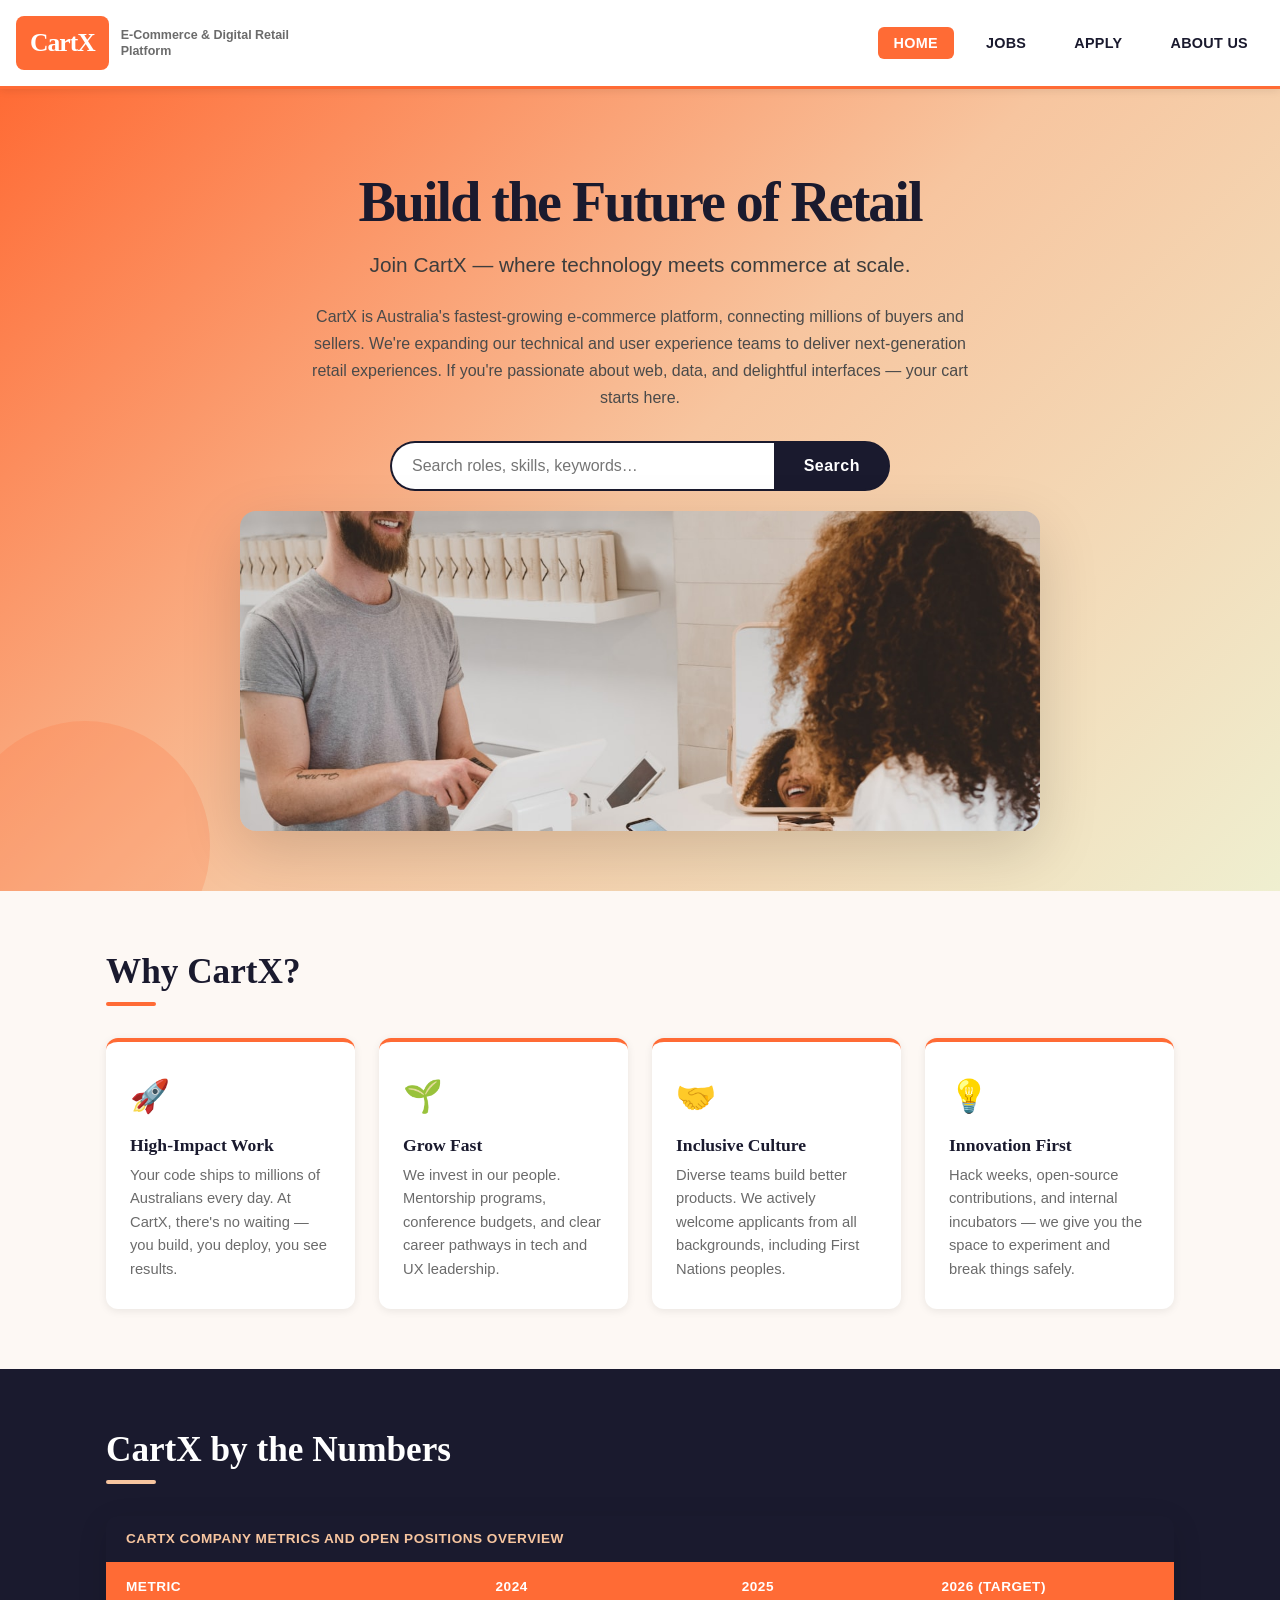
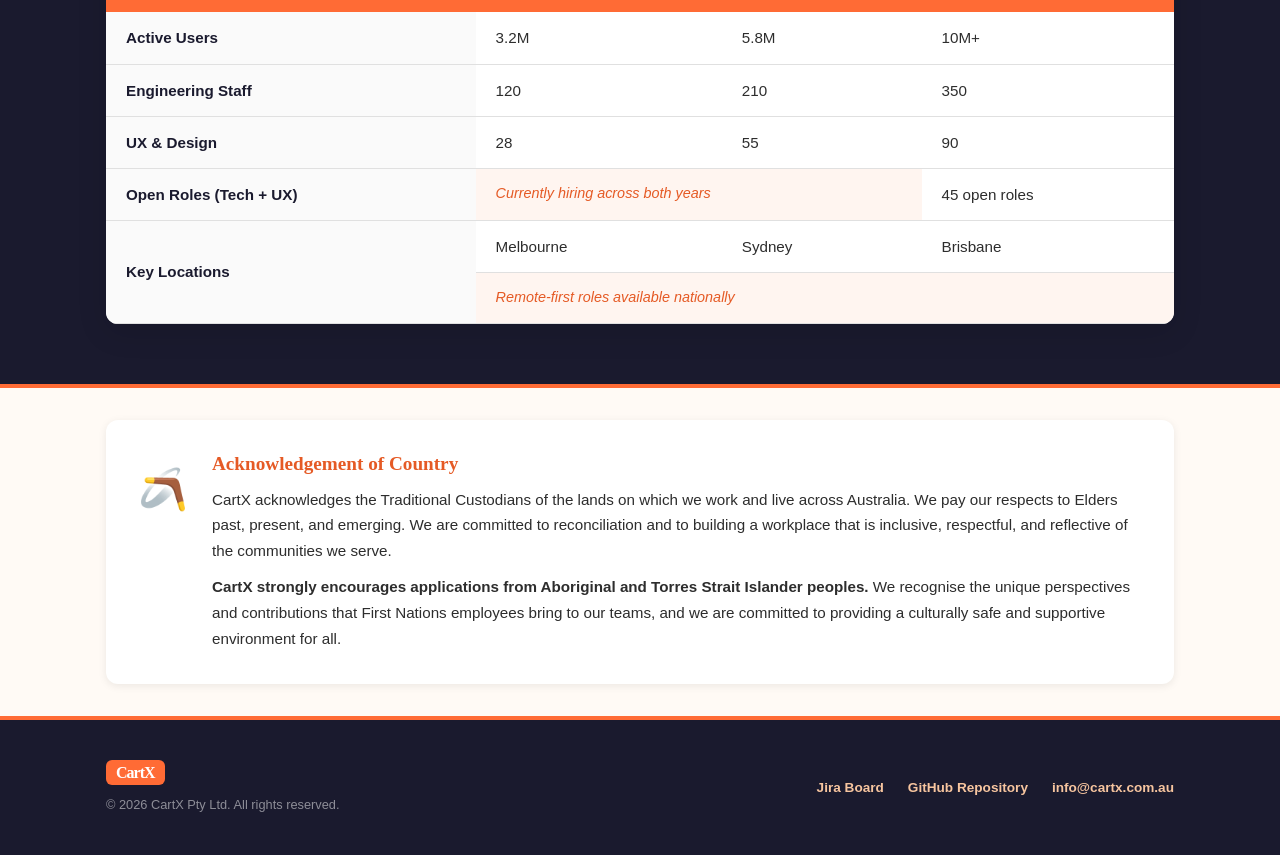
==== index.html @ d9eda665 "Index page designed with relevant CSS styles" ====
<!DOCTYPE html>
<html lang="en">
<head>
  <meta charset="UTF-8" />
  <meta name="viewport" content="width=device-width, initial-scale=1.0" />
  <title>CartX – Careers</title>
  <link rel="stylesheet" href="styles.css" />
  <style>
    .hero {
      background: linear-gradient(135deg, #ff6b35 0%, #f7c59f 50%, #efefd0 100%);
      padding: 80px 40px 60px;
      text-align: center;
      position: relative;
      overflow: hidden;
    }
    .hero::after {
      content: "";
      position: absolute;
      bottom: -80px;
      left: -40px;
      width: 250px;
      height: 250px;
      background: rgba(255, 107, 53, 0.2);
      border-radius: 50%;
    }
    .hero-title {
      font-size: 3.5rem;
      font-weight: 900;
      color: #1a1a2e;
      letter-spacing: -2px;
      margin-bottom: 12px;
      position: relative;
      z-index: 1;
    }
    .hero-slogan {
      font-size: 1.3rem;
      color: #3d3d3d;
      margin-bottom: 20px;
      position: relative;
      z-index: 1;
    }
    .hero-desc {
      max-width: 680px;
      margin: 0 auto 30px;
      font-size: 1rem;
      color: #4a4a4a;
      line-height: 1.7;
      position: relative;
      z-index: 1;
    }
    .hero-image {
      width: 100%;
      max-width: 800px;
      height: 320px;
      object-fit: cover;
      border-radius: 16px;
      margin: 20px auto 0;
      box-shadow: 0 20px 60px rgba(0,0,0,0.15);
      position: relative;
      z-index: 1;
    }
    .search-bar-wrapper {
      display: flex;
      justify-content: center;
      gap: 0;
      margin: 30px auto 0;
      max-width: 500px;
      position: relative;
      z-index: 1;
    }
    .search-bar-wrapper input[type="search"] {
      flex: 1;
      padding: 14px 20px;
      font-size: 1rem;
      border: 2px solid #1a1a2e;
      border-right: none;
      border-radius: 50px 0 0 50px;
      outline: none;
      font-family: inherit;
    }
    .search-bar-wrapper button {
      padding: 14px 28px;
      background: #1a1a2e;
      color: #fff;
      border: 2px solid #1a1a2e;
      border-radius: 0 50px 50px 0;
      font-size: 1rem;
      font-weight: 700;
      cursor: pointer;
      letter-spacing: 0.5px;
      transition: background 0.2s, color 0.2s;
    }
    .search-bar-wrapper button:hover {
      background: #ff6b35;
      border-color: #ff6b35;
    }
  </style>
</head>
<body>

  <!-- ===== HEADER / LOGO ===== -->
  <header class="site-header">
    <div class="logo-area">
      <span class="logo-mark" style="background: #ff6b35; color: #fff; padding: 6px 14px; border-radius: 8px; font-size: 1.6rem; font-weight: 900; letter-spacing: -1px;">CartX</span>
      <span class="logo-tagline">E-Commerce & Digital Retail Platform</span>
    </div>

    <!-- ===== NAVIGATION ===== -->
    <nav class="main-nav" aria-label="Main navigation">
      <ul>
        <li><a href="index.html" class="nav-active" aria-current="page">Home</a></li>
        <li><a href="jobs.html">Jobs</a></li>
        <li><a href="apply.html">Apply</a></li>
        <li><a href="about.html">About Us</a></li>
      </ul>
    </nav>
  </header>

  <!-- ===== MAIN CONTENT ===== -->
  <main>

    <!-- ===== HERO SECTION ===== -->
    <section class="hero" aria-labelledby="hero-heading">
      <h1 class="hero-title" id="hero-heading">Build the Future of Retail</h1>
      <p class="hero-slogan">Join CartX — where technology meets commerce at scale.</p>
      <p class="hero-desc">
        CartX is Australia's fastest-growing e-commerce platform, connecting millions of buyers and sellers.
        We're expanding our technical and user experience teams to deliver next-generation retail experiences.
        If you're passionate about web, data, and delightful interfaces — your cart starts here.
      </p>

      <!-- Search box with button -->
      <form class="search-bar-wrapper" role="search" aria-label="Search jobs">
        <label for="job-search" class="sr-only">Search for jobs</label>
        <input type="search" id="job-search" name="q" placeholder="Search roles, skills, keywords…" />
        <button type="submit">Search</button>
      </form>

      <img
        src="CartX_hero_image.jpeg"
        alt="CartX team collaborating on e-commerce platform design in a modern office"
        class="hero-image"
      />
    </section>

    <!-- ===== WHY CARTX SECTION ===== -->
    <section class="content-section" aria-labelledby="why-heading">
      <div class="container">
        <h2 id="why-heading" class="section-title">Why CartX?</h2>
        <div class="cards-grid">
          <article class="card">
            <span class="card-icon" aria-hidden="true">🚀</span>
            <h3>High-Impact Work</h3>
            <p>Your code ships to millions of Australians every day. At CartX, there's no waiting — you build, you deploy, you see results.</p>
          </article>
          <article class="card">
            <span class="card-icon" aria-hidden="true">🌱</span>
            <h3>Grow Fast</h3>
            <p>We invest in our people. Mentorship programs, conference budgets, and clear career pathways in tech and UX leadership.</p>
          </article>
          <article class="card">
            <span class="card-icon" aria-hidden="true">🤝</span>
            <h3>Inclusive Culture</h3>
            <p>Diverse teams build better products. We actively welcome applicants from all backgrounds, including First Nations peoples.</p>
          </article>
          <article class="card">
            <span class="card-icon" aria-hidden="true">💡</span>
            <h3>Innovation First</h3>
            <p>Hack weeks, open-source contributions, and internal incubators — we give you the space to experiment and break things safely.</p>
          </article>
        </div>
      </div>
    </section>

    <!-- ===== STATS TABLE ===== -->
    <section class="content-section bg-dark" aria-labelledby="stats-heading">
      <div class="container">
        <h2 id="stats-heading" class="section-title light">CartX by the Numbers</h2>
        <div class="table-wrapper">
          <table class="stats-table" aria-describedby="stats-caption">
            <caption id="stats-caption">CartX company metrics and open positions overview</caption>
            <thead>
              <tr>
                <th scope="col">Metric</th>
                <th scope="col">2024</th>
                <th scope="col">2025</th>
                <th scope="col">2026 (Target)</th>
              </tr>
            </thead>
            <tbody>
              <tr>
                <th scope="row">Active Users</th>
                <td>3.2M</td>
                <td>5.8M</td>
                <td>10M+</td>
              </tr>
              <tr>
                <th scope="row">Engineering Staff</th>
                <td>120</td>
                <td>210</td>
                <td>350</td>
              </tr>
              <tr>
                <th scope="row">UX & Design</th>
                <td>28</td>
                <td>55</td>
                <td>90</td>
              </tr>
              <tr>
                <th scope="row">Open Roles (Tech + UX)</th>
                <td colspan="2" class="merged-cell">Currently hiring across both years</td>
                <td>45 open roles</td>
              </tr>
              <tr>
                <th scope="row" rowspan="2">Key Locations</th>
                <td>Melbourne</td>
                <td>Sydney</td>
                <td>Brisbane</td>
              </tr>
              <tr>
                <td colspan="3" class="merged-cell">Remote-first roles available nationally</td>
              </tr>
            </tbody>
          </table>
        </div>
      </div>
    </section>

    <!-- ===== ACKNOWLEDGEMENT OF COUNTRY ===== -->
    <section class="acknowledgement" aria-labelledby="ack-heading">
      <div class="container">
        <div class="ack-inner">
          <span class="ack-icon" aria-hidden="true">🪃</span>
          <div>
            <h2 id="ack-heading">Acknowledgement of Country</h2>
            <p>
              CartX acknowledges the Traditional Custodians of the lands on which we work and live across Australia.
              We pay our respects to Elders past, present, and emerging. We are committed to reconciliation and to
              building a workplace that is inclusive, respectful, and reflective of the communities we serve.
            </p>
            <p>
              <strong>CartX strongly encourages applications from Aboriginal and Torres Strait Islander peoples.</strong>
              We recognise the unique perspectives and contributions that First Nations employees bring to our teams,
              and we are committed to providing a culturally safe and supportive environment for all.
            </p>
          </div>
        </div>
      </div>
    </section>

  </main>

  <!-- ===== FOOTER ===== -->
  <footer class="site-footer" aria-label="Site footer">
    <div class="container footer-inner">
      <div class="footer-brand">
        <span class="logo-mark" style="background: #ff6b35; color: #fff; padding: 4px 10px; border-radius: 6px; font-weight: 900;">CartX</span>
        <p>&copy; 2026 CartX Pty Ltd. All rights reserved.</p>
      </div>
      <nav class="footer-links" aria-label="Footer links">
        <ul>
          <li><a href="_______________" target="_blank" rel="noopener noreferrer">Jira Board</a></li>
          <li><a href="https://github.com/104001159/Applied-Web-Project.git" target="_blank" rel="noopener noreferrer">GitHub Repository</a></li>
          <li><a href="mailto:info@cartx.com.au">info@cartx.com.au</a></li>
        </ul>
      </nav>
    </div>
  </footer>

</body>
</html>
---- styles.css ----
/*
filename: styles.css
author: Kavish Shanmugam
created: 04/04/2026
last modified: 06/04/2026
description: index.html styles for CartX project, designed to be clean, modern, and responsive with a focus on typography, layout, and accessibility.
*/

/* CSS CUSTOM PROPERTIES */
:root {
  --color-primary:    #ff6b35;
  --color-primary-dk: #e55a25;
  --color-dark:       #1a1a2e;
  --color-dark-mid:   #16213e;
  --color-accent:     #f7c59f;
  --color-light-bg:   #fdf8f4;
  --color-white:      #ffffff;
  --color-text:       #2d2d2d;
  --color-text-muted: #6b6b6b;
  --color-border:     #e0e0e0;

  --font-display: 'Georgia', 'Times New Roman', serif;
  --font-body:    'Trebuchet MS', 'Gill Sans', Helvetica, Arial, sans-serif;

  --space-xs:  8px;
  --space-sm:  16px;
  --space-md:  32px;
  --space-lg:  60px;
  --space-xl:  100px;

  --radius-sm:  6px;
  --radius-md:  12px;
  --radius-lg:  20px;

  --shadow-sm:  0 2px 8px rgba(0,0,0,0.08);
  --shadow-md:  0 8px 30px rgba(0,0,0,0.12);
  --shadow-lg:  0 20px 60px rgba(0,0,0,0.15);
}

/* RESET & BASE */
*,
*::before,
*::after {
  box-sizing: border-box;
  margin: 0;
  padding: 0;
}

html {
  scroll-behavior: smooth;
  font-size: 16px;
}

body {
  font-family: var(--font-body);
  color: var(--color-text);
  background-color: var(--color-light-bg);
  line-height: 1.65;
  min-height: 100vh;
  display: flex;
  flex-direction: column;
}

main {
  flex: 1;
}

img {
  max-width: 100%;
  height: auto;
  display: block;
}

a {
  color: var(--color-primary);
  text-decoration: none;
  transition: color 0.2s;
}

a:hover,
a:focus {
  color: var(--color-primary-dk);
  text-decoration: underline;
}

ul {
  list-style: none;
}

/* TYPOGRAPHY */
h1, h2, h3, h4, h5, h6 {
  font-family: var(--font-display);
  line-height: 1.2;
  color: var(--color-dark);
}

h1 { font-size: clamp(2rem, 5vw, 3.5rem); }
h2 { font-size: clamp(1.5rem, 3vw, 2.2rem); }
h3 { font-size: 1.25rem; }

p {
  margin-bottom: 1em;
}

p:last-child {
  margin-bottom: 0;
}

/* LAYOUT UTILITIES */
.container {
  max-width: 1100px;
  margin: 0 auto;
  padding: 0 var(--space-sm);
}

.content-section {
  padding: var(--space-lg) 0;
}

.bg-dark {
  background: var(--color-dark);
}

.section-title {
  font-size: clamp(1.6rem, 3vw, 2.2rem);
  font-weight: 900;
  color: var(--color-dark);
  margin-bottom: var(--space-md);
  position: relative;
  display: inline-block;
}

.section-title::after {
  content: "";
  display: block;
  width: 50px;
  height: 4px;
  background: var(--color-primary);
  border-radius: 2px;
  margin-top: 8px;
}

.section-title.light {
  color: var(--color-white);
}

.section-title.light::after {
  background: var(--color-accent);
}

/* HEADER & NAVIGATION */
.site-header {
  background: var(--color-white);
  border-bottom: 3px solid var(--color-primary);
  padding: 16px var(--space-sm);
  display: flex;
  align-items: center;
  justify-content: space-between;
  flex-wrap: wrap;
  gap: 12px;
  position: sticky;
  top: 0;
  z-index: 100;
  box-shadow: var(--shadow-sm);
}

.logo-area {
  display: flex;
  align-items: center;
  gap: 12px;
}

.logo-mark {
  font-family: var(--font-display);
  letter-spacing: -1px;
}

.logo-tagline {
  font-size: 0.78rem;
  color: var(--color-text-muted);
  font-weight: 600;
  max-width: 200px;
  line-height: 1.3;
}

.main-nav ul {
  display: flex;
  gap: var(--space-sm);
  align-items: center;
  flex-wrap: wrap;
}

.main-nav a {
  font-weight: 700;
  font-size: 0.9rem;
  color: var(--color-dark);
  padding: 8px 16px;
  border-radius: var(--radius-sm);
  text-decoration: none;
  letter-spacing: 0.3px;
  transition: background 0.2s, color 0.2s;
  text-transform: uppercase;
}

.main-nav a:hover,
.main-nav a:focus {
  background: var(--color-primary);
  color: var(--color-white);
  text-decoration: none;
}

.nav-active {
  background: var(--color-primary) !important;
  color: var(--color-white) !important;
}

/* CARDS (Why CartX section) */
.cards-grid {
  display: grid;
  grid-template-columns: repeat(auto-fit, minmax(220px, 1fr));
  gap: 24px;
}

.card {
  background: var(--color-white);
  border-radius: var(--radius-md);
  padding: 28px 24px;
  box-shadow: var(--shadow-sm);
  border-top: 4px solid var(--color-primary);
  transition: transform 0.2s, box-shadow 0.2s;
}

.card:hover {
  transform: translateY(-4px);
  box-shadow: var(--shadow-md);
}

.card-icon {
  font-size: 2rem;
  display: block;
  margin-bottom: 12px;
}

.card h3 {
  margin-bottom: 8px;
  font-size: 1.1rem;
  color: var(--color-dark);
}

.card p {
  font-size: 0.92rem;
  color: var(--color-text-muted);
  line-height: 1.6;
  margin: 0;
}

/* TABLES (Stats section) */
.table-wrapper {
  overflow-x: auto;
  border-radius: var(--radius-md);
  box-shadow: var(--shadow-md);
}

.stats-table {
  width: 100%;
  border-collapse: collapse;
  background: var(--color-white);
  font-size: 0.95rem;
}

.stats-table caption {
  caption-side: top;
  text-align: left;
  padding: 12px 20px;
  font-size: 0.85rem;
  color: var(--color-accent);
  font-weight: 600;
  letter-spacing: 0.5px;
  text-transform: uppercase;
}

.stats-table thead tr {
  background: var(--color-primary);
  color: var(--color-white);
}

.stats-table thead th {
  padding: 14px 20px;
  text-align: left;
  font-size: 0.85rem;
  text-transform: uppercase;
  letter-spacing: 0.5px;
}

.stats-table tbody tr {
  border-bottom: 1px solid var(--color-border);
  transition: background 0.15s;
}

.stats-table tbody tr:hover {
  background: #fff5f0;
}

.stats-table tbody th,
.stats-table tbody td {
  padding: 13px 20px;
  text-align: left;
}

.stats-table tbody th {
  font-weight: 700;
  color: var(--color-dark);
  background: #fafafa;
}

.merged-cell {
  background: #fff5f0;
  color: var(--color-primary-dk);
  font-style: italic;
  font-size: 0.9rem;
}

/* ACKNOWLEDGEMENT OF COUNTRY */
.acknowledgement {
  background: #fffaf5;
  border-top: 4px solid var(--color-primary);
  border-bottom: 4px solid var(--color-primary);
  padding: var(--space-md) 0;
}

.ack-inner {
  display: flex;
  gap: 24px;
  align-items: flex-start;
  background: var(--color-white);
  border-radius: var(--radius-md);
  padding: 32px;
  box-shadow: var(--shadow-sm);
}

.ack-icon {
  font-size: 2.5rem;
  flex-shrink: 0;
  margin-top: 4px;
}

.ack-inner h2 {
  font-size: 1.2rem;
  margin-bottom: 12px;
  color: var(--color-primary-dk);
}

.ack-inner p {
  font-size: 0.95rem;
  color: var(--color-text);
  line-height: 1.7;
  margin-bottom: 10px;
}

.ack-inner p:last-child {
  margin-bottom: 0;
}

/* FOOTER */
.site-footer {
  background: var(--color-dark);
  color: rgba(255,255,255,0.75);
  padding: 40px var(--space-sm);
  margin-top: auto;
}

.footer-inner {
  display: flex;
  align-items: center;
  justify-content: space-between;
  flex-wrap: wrap;
  gap: 24px;
}

.footer-brand p {
  margin-top: 8px;
  font-size: 0.8rem;
  color: rgba(255,255,255,0.5);
}

.footer-links ul {
  display: flex;
  gap: 24px;
  flex-wrap: wrap;
}

.footer-links a {
  color: var(--color-accent);
  font-size: 0.85rem;
  font-weight: 600;
  transition: color 0.2s;
}

.footer-links a:hover,
.footer-links a:focus {
  color: var(--color-primary);
  text-decoration: none;
}

/* ACCESSIBILITY UTILITIES */
.sr-only {
  position: absolute;
  width: 1px;
  height: 1px;
  padding: 0;
  margin: -1px;
  overflow: hidden;
  clip: rect(0, 0, 0, 0);
  white-space: nowrap;
  border: 0;
}

:focus-visible {
  outline: 3px solid var(--color-primary);
  outline-offset: 3px;
}
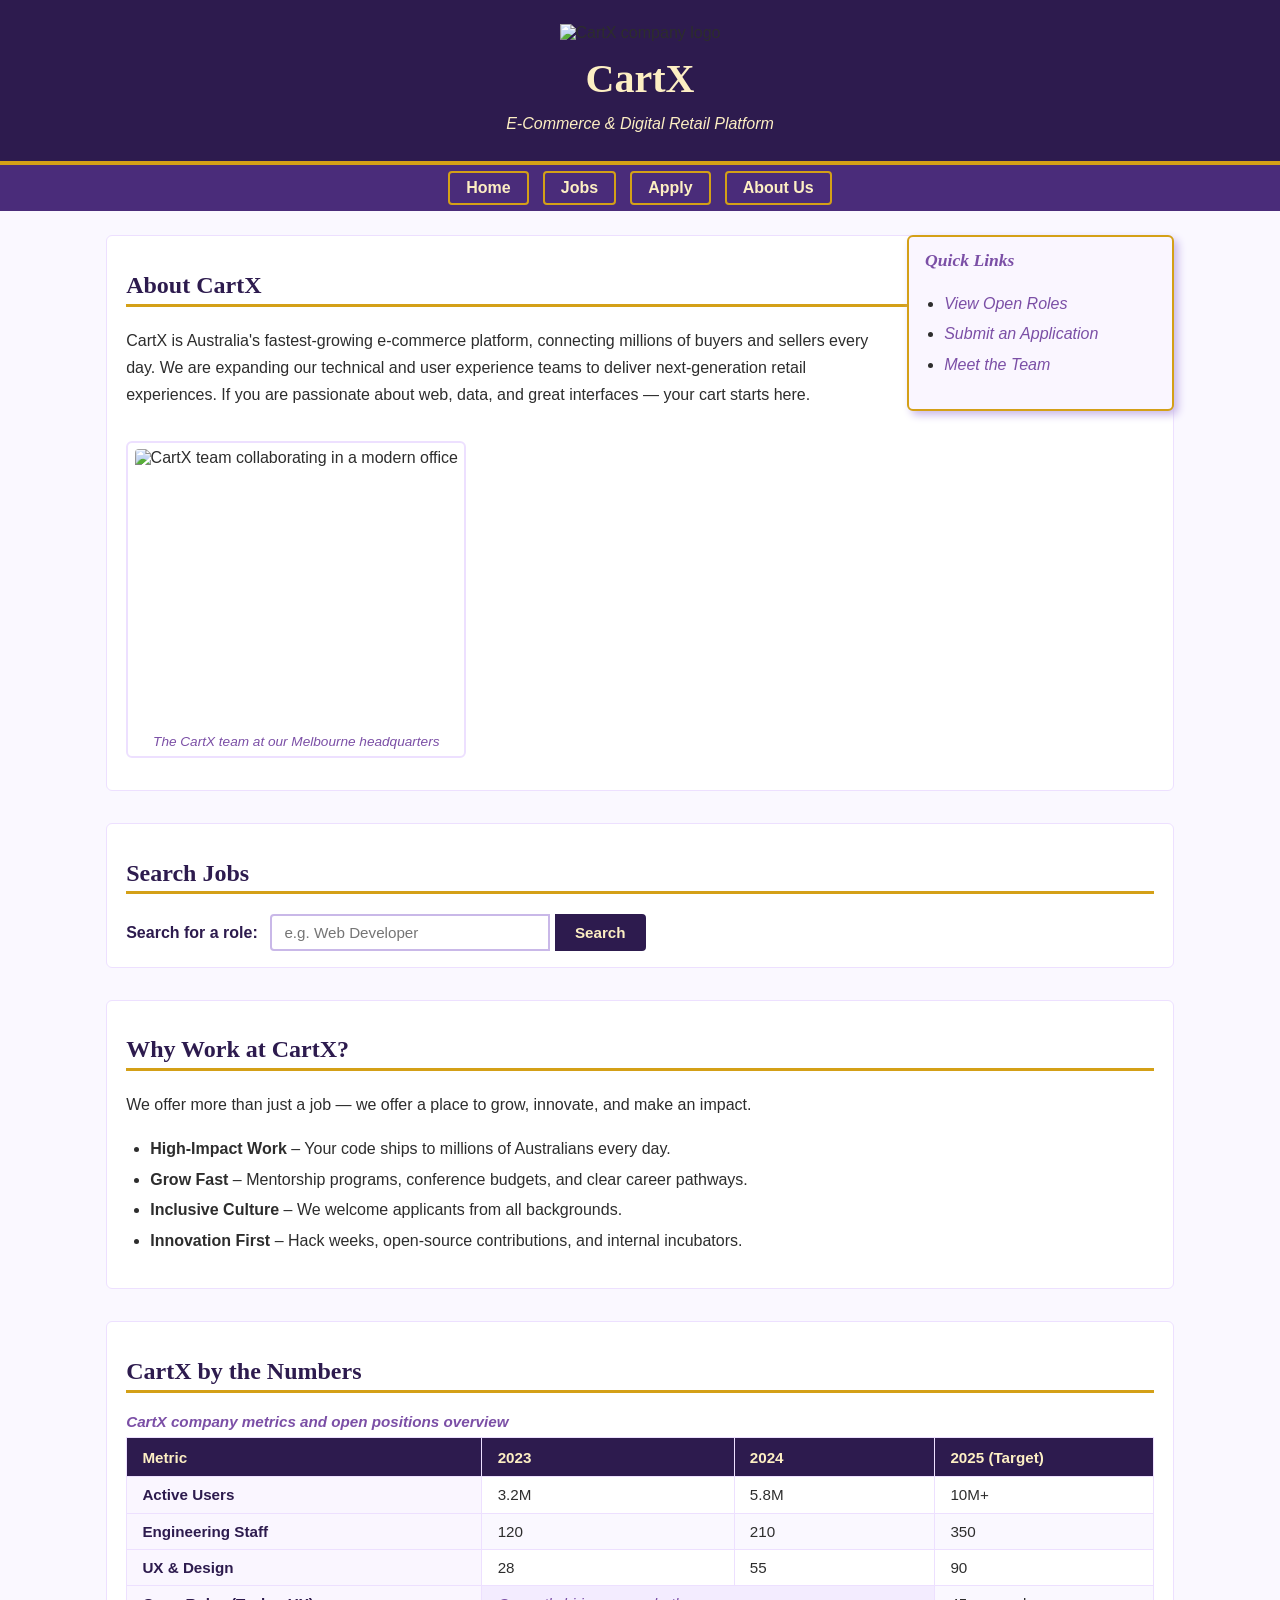
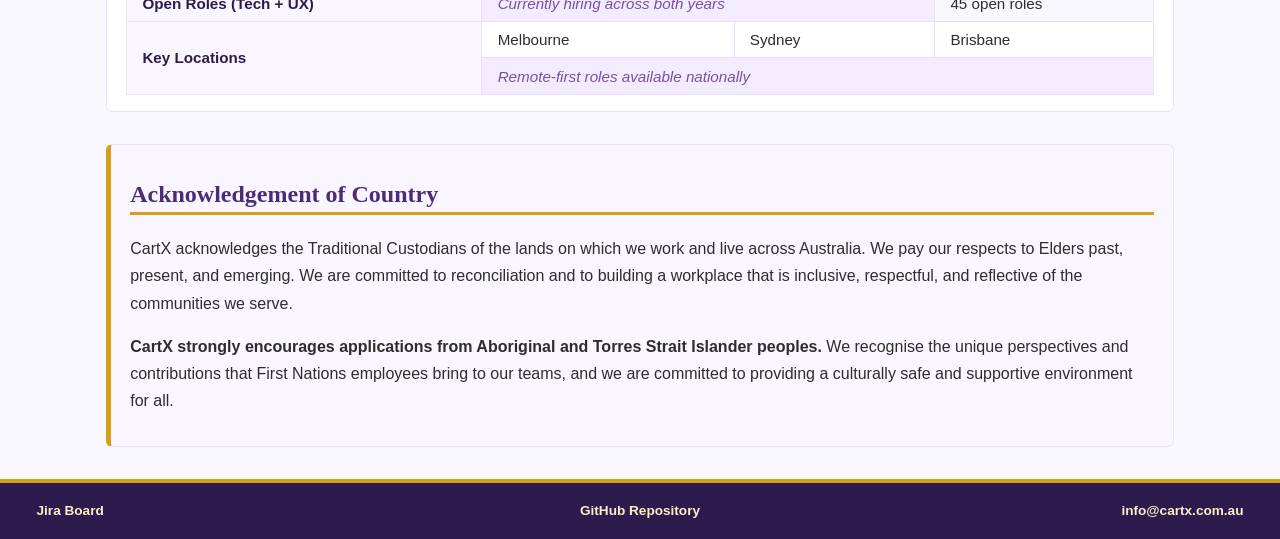
==== commit cc78b812: "Updated Index page" ====
--- a/index.html
+++ b/index.html
@@ -3,268 +3,142 @@
 <head>
   <meta charset="UTF-8" />
   <meta name="viewport" content="width=device-width, initial-scale=1.0" />
+  <meta name="description" content="CartX Careers – Join Australia's fastest-growing e-commerce platform" />
+  <meta name="keywords" content="CartX, jobs, careers, e-commerce, web developer" />
+  <meta name="author" content="CartX Group G05" />
   <title>CartX – Careers</title>
-  <link rel="stylesheet" href="styles.css" />
-  <style>
-    .hero {
-      background: linear-gradient(135deg, #ff6b35 0%, #f7c59f 50%, #efefd0 100%);
-      padding: 80px 40px 60px;
-      text-align: center;
-      position: relative;
-      overflow: hidden;
-    }
-    .hero::after {
-      content: "";
-      position: absolute;
-      bottom: -80px;
-      left: -40px;
-      width: 250px;
-      height: 250px;
-      background: rgba(255, 107, 53, 0.2);
-      border-radius: 50%;
-    }
-    .hero-title {
-      font-size: 3.5rem;
-      font-weight: 900;
-      color: #1a1a2e;
-      letter-spacing: -2px;
-      margin-bottom: 12px;
-      position: relative;
-      z-index: 1;
-    }
-    .hero-slogan {
-      font-size: 1.3rem;
-      color: #3d3d3d;
-      margin-bottom: 20px;
-      position: relative;
-      z-index: 1;
-    }
-    .hero-desc {
-      max-width: 680px;
-      margin: 0 auto 30px;
-      font-size: 1rem;
-      color: #4a4a4a;
-      line-height: 1.7;
-      position: relative;
-      z-index: 1;
-    }
-    .hero-image {
-      width: 100%;
-      max-width: 800px;
-      height: 320px;
-      object-fit: cover;
-      border-radius: 16px;
-      margin: 20px auto 0;
-      box-shadow: 0 20px 60px rgba(0,0,0,0.15);
-      position: relative;
-      z-index: 1;
-    }
-    .search-bar-wrapper {
-      display: flex;
-      justify-content: center;
-      gap: 0;
-      margin: 30px auto 0;
-      max-width: 500px;
-      position: relative;
-      z-index: 1;
-    }
-    .search-bar-wrapper input[type="search"] {
-      flex: 1;
-      padding: 14px 20px;
-      font-size: 1rem;
-      border: 2px solid #1a1a2e;
-      border-right: none;
-      border-radius: 50px 0 0 50px;
-      outline: none;
-      font-family: inherit;
-    }
-    .search-bar-wrapper button {
-      padding: 14px 28px;
-      background: #1a1a2e;
-      color: #fff;
-      border: 2px solid #1a1a2e;
-      border-radius: 0 50px 50px 0;
-      font-size: 1rem;
-      font-weight: 700;
-      cursor: pointer;
-      letter-spacing: 0.5px;
-      transition: background 0.2s, color 0.2s;
-    }
-    .search-bar-wrapper button:hover {
-      background: #ff6b35;
-      border-color: #ff6b35;
-    }
-  </style>
+  <link href="styles.css" rel="stylesheet" />
 </head>
 <body>
 
-  <!-- ===== HEADER / LOGO ===== -->
-  <header class="site-header">
-    <div class="logo-area">
-      <span class="logo-mark" style="background: #ff6b35; color: #fff; padding: 6px 14px; border-radius: 8px; font-size: 1.6rem; font-weight: 900; letter-spacing: -1px;">CartX</span>
-      <span class="logo-tagline">E-Commerce & Digital Retail Platform</span>
-    </div>
-
-    <!-- ===== NAVIGATION ===== -->
-    <nav class="main-nav" aria-label="Main navigation">
-      <ul>
-        <li><a href="index.html" class="nav-active" aria-current="page">Home</a></li>
-        <li><a href="jobs.html">Jobs</a></li>
-        <li><a href="apply.html">Apply</a></li>
-        <li><a href="about.html">About Us</a></li>
-      </ul>
-    </nav>
+  <header>
+    <img src="cartx_logo.png" alt="CartX company logo" />
+    <h1>CartX</h1>
+    <p class="slogan">E-Commerce &amp; Digital Retail Platform</p>
   </header>
 
-  <!-- ===== MAIN CONTENT ===== -->
-  <main>
+  <nav>
+    <p class="menu"><a href="index.html">Home</a></p>
+    <p class="menu"><a href="jobs.html">Jobs</a></p>
+    <p class="menu"><a href="apply.html">Apply</a></p>
+    <p class="menu"><a href="about.html">About Us</a></p>
+  </nav>
 
-    <!-- ===== HERO SECTION ===== -->
-    <section class="hero" aria-labelledby="hero-heading">
-      <h1 class="hero-title" id="hero-heading">Build the Future of Retail</h1>
-      <p class="hero-slogan">Join CartX — where technology meets commerce at scale.</p>
-      <p class="hero-desc">
-        CartX is Australia's fastest-growing e-commerce platform, connecting millions of buyers and sellers.
-        We're expanding our technical and user experience teams to deliver next-generation retail experiences.
-        If you're passionate about web, data, and delightful interfaces — your cart starts here.
+  <article>
+
+    <aside>
+      <h3>Quick Links</h3>
+      <ul>
+        <li><a href="jobs.html">View Open Roles</a></li>
+        <li><a href="apply.html">Submit an Application</a></li>
+        <li><a href="about.html">Meet the Team</a></li>
+      </ul>
+    </aside>
+
+    <section id="about-company">
+      <h2>About CartX</h2>
+      <p>
+        CartX is Australia's fastest-growing e-commerce platform, connecting millions of buyers
+        and sellers every day. We are expanding our technical and user experience teams to deliver
+        next-generation retail experiences. If you are passionate about web, data, and great
+        interfaces — your cart starts here.
       </p>
-
-      <!-- Search box with button -->
-      <form class="search-bar-wrapper" role="search" aria-label="Search jobs">
-        <label for="job-search" class="sr-only">Search for jobs</label>
-        <input type="search" id="job-search" name="q" placeholder="Search roles, skills, keywords…" />
-        <button type="submit">Search</button>
-      </form>
-
-      <img
-        src="CartX_hero_image.jpeg"
-        alt="CartX team collaborating on e-commerce platform design in a modern office"
-        class="hero-image"
-      />
+      <figure>
+        <img src="cartx_hero_image.jpeg" alt="CartX team collaborating in a modern office" />
+        <figcaption>The CartX team at our Melbourne headquarters</figcaption>
+      </figure>
     </section>
 
-    <!-- ===== WHY CARTX SECTION ===== -->
-    <section class="content-section" aria-labelledby="why-heading">
-      <div class="container">
-        <h2 id="why-heading" class="section-title">Why CartX?</h2>
-        <div class="cards-grid">
-          <article class="card">
-            <span class="card-icon" aria-hidden="true">🚀</span>
-            <h3>High-Impact Work</h3>
-            <p>Your code ships to millions of Australians every day. At CartX, there's no waiting — you build, you deploy, you see results.</p>
-          </article>
-          <article class="card">
-            <span class="card-icon" aria-hidden="true">🌱</span>
-            <h3>Grow Fast</h3>
-            <p>We invest in our people. Mentorship programs, conference budgets, and clear career pathways in tech and UX leadership.</p>
-          </article>
-          <article class="card">
-            <span class="card-icon" aria-hidden="true">🤝</span>
-            <h3>Inclusive Culture</h3>
-            <p>Diverse teams build better products. We actively welcome applicants from all backgrounds, including First Nations peoples.</p>
-          </article>
-          <article class="card">
-            <span class="card-icon" aria-hidden="true">💡</span>
-            <h3>Innovation First</h3>
-            <p>Hack weeks, open-source contributions, and internal incubators — we give you the space to experiment and break things safely.</p>
-          </article>
-        </div>
-      </div>
+    <section id="search">
+      <h2>Search Jobs</h2>
+      <form role="search" action="#" method="get">
+        <label for="job-search">Search for a role:</label>
+        <input type="search" id="job-search" name="q" placeholder="e.g. Web Developer" />
+        <input type="submit" value="Search" />
+      </form>
     </section>
 
-    <!-- ===== STATS TABLE ===== -->
-    <section class="content-section bg-dark" aria-labelledby="stats-heading">
-      <div class="container">
-        <h2 id="stats-heading" class="section-title light">CartX by the Numbers</h2>
-        <div class="table-wrapper">
-          <table class="stats-table" aria-describedby="stats-caption">
-            <caption id="stats-caption">CartX company metrics and open positions overview</caption>
-            <thead>
-              <tr>
-                <th scope="col">Metric</th>
-                <th scope="col">2024</th>
-                <th scope="col">2025</th>
-                <th scope="col">2026 (Target)</th>
-              </tr>
-            </thead>
-            <tbody>
-              <tr>
-                <th scope="row">Active Users</th>
-                <td>3.2M</td>
-                <td>5.8M</td>
-                <td>10M+</td>
-              </tr>
-              <tr>
-                <th scope="row">Engineering Staff</th>
-                <td>120</td>
-                <td>210</td>
-                <td>350</td>
-              </tr>
-              <tr>
-                <th scope="row">UX & Design</th>
-                <td>28</td>
-                <td>55</td>
-                <td>90</td>
-              </tr>
-              <tr>
-                <th scope="row">Open Roles (Tech + UX)</th>
-                <td colspan="2" class="merged-cell">Currently hiring across both years</td>
-                <td>45 open roles</td>
-              </tr>
-              <tr>
-                <th scope="row" rowspan="2">Key Locations</th>
-                <td>Melbourne</td>
-                <td>Sydney</td>
-                <td>Brisbane</td>
-              </tr>
-              <tr>
-                <td colspan="3" class="merged-cell">Remote-first roles available nationally</td>
-              </tr>
-            </tbody>
-          </table>
-        </div>
-      </div>
+    <section id="why-cartx">
+      <h2>Why Work at CartX?</h2>
+      <p>We offer more than just a job — we offer a place to grow, innovate, and make an impact.</p>
+      <ul>
+        <li><strong>High-Impact Work</strong> – Your code ships to millions of Australians every day.</li>
+        <li><strong>Grow Fast</strong> – Mentorship programs, conference budgets, and clear career pathways.</li>
+        <li><strong>Inclusive Culture</strong> – We welcome applicants from all backgrounds.</li>
+        <li><strong>Innovation First</strong> – Hack weeks, open-source contributions, and internal incubators.</li>
+      </ul>
     </section>
 
-    <!-- ===== ACKNOWLEDGEMENT OF COUNTRY ===== -->
-    <section class="acknowledgement" aria-labelledby="ack-heading">
-      <div class="container">
-        <div class="ack-inner">
-          <span class="ack-icon" aria-hidden="true">🪃</span>
-          <div>
-            <h2 id="ack-heading">Acknowledgement of Country</h2>
-            <p>
-              CartX acknowledges the Traditional Custodians of the lands on which we work and live across Australia.
-              We pay our respects to Elders past, present, and emerging. We are committed to reconciliation and to
-              building a workplace that is inclusive, respectful, and reflective of the communities we serve.
-            </p>
-            <p>
-              <strong>CartX strongly encourages applications from Aboriginal and Torres Strait Islander peoples.</strong>
-              We recognise the unique perspectives and contributions that First Nations employees bring to our teams,
-              and we are committed to providing a culturally safe and supportive environment for all.
-            </p>
-          </div>
-        </div>
-      </div>
+    <section id="stats">
+      <h2>CartX by the Numbers</h2>
+      <table>
+        <caption>CartX company metrics and open positions overview</caption>
+        <thead>
+          <tr>
+            <th scope="col">Metric</th>
+            <th scope="col">2023</th>
+            <th scope="col">2024</th>
+            <th scope="col">2025 (Target)</th>
+          </tr>
+        </thead>
+        <tbody>
+          <tr>
+            <th scope="row">Active Users</th>
+            <td>3.2M</td>
+            <td>5.8M</td>
+            <td>10M+</td>
+          </tr>
+          <tr>
+            <th scope="row">Engineering Staff</th>
+            <td>120</td>
+            <td>210</td>
+            <td>350</td>
+          </tr>
+          <tr>
+            <th scope="row">UX &amp; Design</th>
+            <td>28</td>
+            <td>55</td>
+            <td>90</td>
+          </tr>
+          <tr>
+            <th scope="row">Open Roles (Tech + UX)</th>
+            <td colspan="2" class="merged-cell">Currently hiring across both years</td>
+            <td>45 open roles</td>
+          </tr>
+          <tr>
+            <th scope="row" rowspan="2">Key Locations</th>
+            <td>Melbourne</td>
+            <td>Sydney</td>
+            <td>Brisbane</td>
+          </tr>
+          <tr>
+            <td colspan="3" class="merged-cell">Remote-first roles available nationally</td>
+          </tr>
+        </tbody>
+      </table>
     </section>
 
-  </main>
+    <section id="acknowledgement">
+      <h2>Acknowledgement of Country</h2>
+      <p>
+        CartX acknowledges the Traditional Custodians of the lands on which we work and live
+        across Australia. We pay our respects to Elders past, present, and emerging. We are
+        committed to reconciliation and to building a workplace that is inclusive, respectful,
+        and reflective of the communities we serve.
+      </p>
+      <p>
+        <strong>CartX strongly encourages applications from Aboriginal and Torres Strait Islander peoples.</strong>
+        We recognise the unique perspectives and contributions that First Nations employees bring
+        to our teams, and we are committed to providing a culturally safe and supportive environment for all.
+      </p>
+    </section>
 
-  <!-- ===== FOOTER ===== -->
-  <footer class="site-footer" aria-label="Site footer">
-    <div class="container footer-inner">
-      <div class="footer-brand">
-        <span class="logo-mark" style="background: #ff6b35; color: #fff; padding: 4px 10px; border-radius: 6px; font-weight: 900;">CartX</span>
-        <p>&copy; 2026 CartX Pty Ltd. All rights reserved.</p>
-      </div>
-      <nav class="footer-links" aria-label="Footer links">
-        <ul>
-          <li><a href="_______________" target="_blank" rel="noopener noreferrer">Jira Board</a></li>
-          <li><a href="https://github.com/104001159/Applied-Web-Project.git" target="_blank" rel="noopener noreferrer">GitHub Repository</a></li>
-          <li><a href="mailto:info@cartx.com.au">info@cartx.com.au</a></li>
-        </ul>
-      </nav>
-    </div>
+  </article>
+
+  <footer>
+    <p><a href="https://your-jira-board-link.atlassian.net" target="_blank" rel="noopener noreferrer">Jira Board</a></p>
+    <p><a href="https://github.com/104001159/Applied-Web-Project.git" target="_blank" rel="noopener noreferrer">GitHub Repository</a></p>
+    <p><a href="mailto:info@cartx.com.au">info@cartx.com.au</a></p>
   </footer>
 
 </body>
--- a/styles.css
+++ b/styles.css
@@ -6,416 +6,331 @@
 description: index.html styles for CartX project, designed to be clean, modern, and responsive with a focus on typography, layout, and accessibility.
 */
 
-/* CSS CUSTOM PROPERTIES */
-:root {
-  --color-primary:    #ff6b35;
-  --color-primary-dk: #e55a25;
-  --color-dark:       #1a1a2e;
-  --color-dark-mid:   #16213e;
-  --color-accent:     #f7c59f;
-  --color-light-bg:   #fdf8f4;
-  --color-white:      #ffffff;
-  --color-text:       #2d2d2d;
-  --color-text-muted: #6b6b6b;
-  --color-border:     #e0e0e0;
-
-  --font-display: 'Georgia', 'Times New Roman', serif;
-  --font-body:    'Trebuchet MS', 'Gill Sans', Helvetica, Arial, sans-serif;
-
-  --space-xs:  8px;
-  --space-sm:  16px;
-  --space-md:  32px;
-  --space-lg:  60px;
-  --space-xl:  100px;
-
-  --radius-sm:  6px;
-  --radius-md:  12px;
-  --radius-lg:  20px;
-
-  --shadow-sm:  0 2px 8px rgba(0,0,0,0.08);
-  --shadow-md:  0 8px 30px rgba(0,0,0,0.12);
-  --shadow-lg:  0 20px 60px rgba(0,0,0,0.15);
-}
-
-/* RESET & BASE */
-*,
-*::before,
-*::after {
-  box-sizing: border-box;
-  margin: 0;
-  padding: 0;
-}
-
-html {
-  scroll-behavior: smooth;
-  font-size: 16px;
+/* UNIVERSAL & BASE */
+
+* {
+    font-family: 'Trebuchet MS', Arial, sans-serif;
+    color: #2d2d2d;
+    box-sizing: border-box;
 }
 
 body {
-  font-family: var(--font-body);
-  color: var(--color-text);
-  background-color: var(--color-light-bg);
-  line-height: 1.65;
-  min-height: 100vh;
-  display: flex;
-  flex-direction: column;
-}
-
-main {
-  flex: 1;
-}
-
-img {
-  max-width: 100%;
-  height: auto;
-  display: block;
-}
-
-a {
-  color: var(--color-primary);
-  text-decoration: none;
-  transition: color 0.2s;
-}
-
-a:hover,
-a:focus {
-  color: var(--color-primary-dk);
-  text-decoration: underline;
-}
-
-ul {
-  list-style: none;
+    background-color: #faf8ff;
+    margin: 0;
+    padding: 0;
 }
 
 /* TYPOGRAPHY */
-h1, h2, h3, h4, h5, h6 {
-  font-family: var(--font-display);
-  line-height: 1.2;
-  color: var(--color-dark);
-}
-
-h1 { font-size: clamp(2rem, 5vw, 3.5rem); }
-h2 { font-size: clamp(1.5rem, 3vw, 2.2rem); }
-h3 { font-size: 1.25rem; }
+
+h1, h2, h3 {
+    font-family: Georgia, serif;
+}
+
+h1 {
+    font-size: 2.5em;
+    color: #fdefc3;
+    margin: 0.2em 0;
+}
+
+h2 {
+    font-size: 1.5em;
+    color: #2d1b4e;
+    border-bottom: 3px solid #d4a017;
+    padding-bottom: 0.2em;
+}
+
+h3 {
+    color: #7b4fa6;
+    font-size: 1.1em;
+}
 
 p {
-  margin-bottom: 1em;
-}
-
-p:last-child {
-  margin-bottom: 0;
-}
-
-/* LAYOUT UTILITIES */
-.container {
-  max-width: 1100px;
-  margin: 0 auto;
-  padding: 0 var(--space-sm);
-}
-
-.content-section {
-  padding: var(--space-lg) 0;
-}
-
-.bg-dark {
-  background: var(--color-dark);
-}
-
-.section-title {
-  font-size: clamp(1.6rem, 3vw, 2.2rem);
-  font-weight: 900;
-  color: var(--color-dark);
-  margin-bottom: var(--space-md);
-  position: relative;
-  display: inline-block;
-}
-
-.section-title::after {
-  content: "";
-  display: block;
-  width: 50px;
-  height: 4px;
-  background: var(--color-primary);
-  border-radius: 2px;
-  margin-top: 8px;
-}
-
-.section-title.light {
-  color: var(--color-white);
-}
-
-.section-title.light::after {
-  background: var(--color-accent);
-}
-
-/* HEADER & NAVIGATION */
-.site-header {
-  background: var(--color-white);
-  border-bottom: 3px solid var(--color-primary);
-  padding: 16px var(--space-sm);
-  display: flex;
-  align-items: center;
-  justify-content: space-between;
-  flex-wrap: wrap;
-  gap: 12px;
-  position: sticky;
-  top: 0;
-  z-index: 100;
-  box-shadow: var(--shadow-sm);
-}
-
-.logo-area {
-  display: flex;
-  align-items: center;
-  gap: 12px;
-}
-
-.logo-mark {
-  font-family: var(--font-display);
-  letter-spacing: -1px;
-}
-
-.logo-tagline {
-  font-size: 0.78rem;
-  color: var(--color-text-muted);
-  font-weight: 600;
-  max-width: 200px;
-  line-height: 1.3;
-}
-
-.main-nav ul {
-  display: flex;
-  gap: var(--space-sm);
-  align-items: center;
-  flex-wrap: wrap;
-}
-
-.main-nav a {
-  font-weight: 700;
-  font-size: 0.9rem;
-  color: var(--color-dark);
-  padding: 8px 16px;
-  border-radius: var(--radius-sm);
-  text-decoration: none;
-  letter-spacing: 0.3px;
-  transition: background 0.2s, color 0.2s;
-  text-transform: uppercase;
-}
-
-.main-nav a:hover,
-.main-nav a:focus {
-  background: var(--color-primary);
-  color: var(--color-white);
-  text-decoration: none;
-}
-
-.nav-active {
-  background: var(--color-primary) !important;
-  color: var(--color-white) !important;
-}
-
-/* CARDS (Why CartX section) */
-.cards-grid {
-  display: grid;
-  grid-template-columns: repeat(auto-fit, minmax(220px, 1fr));
-  gap: 24px;
-}
-
-.card {
-  background: var(--color-white);
-  border-radius: var(--radius-md);
-  padding: 28px 24px;
-  box-shadow: var(--shadow-sm);
-  border-top: 4px solid var(--color-primary);
-  transition: transform 0.2s, box-shadow 0.2s;
-}
-
-.card:hover {
-  transform: translateY(-4px);
-  box-shadow: var(--shadow-md);
-}
-
-.card-icon {
-  font-size: 2rem;
-  display: block;
-  margin-bottom: 12px;
-}
-
-.card h3 {
-  margin-bottom: 8px;
-  font-size: 1.1rem;
-  color: var(--color-dark);
-}
-
-.card p {
-  font-size: 0.92rem;
-  color: var(--color-text-muted);
-  line-height: 1.6;
-  margin: 0;
-}
-
-/* TABLES (Stats section) */
-.table-wrapper {
-  overflow-x: auto;
-  border-radius: var(--radius-md);
-  box-shadow: var(--shadow-md);
-}
-
-.stats-table {
-  width: 100%;
-  border-collapse: collapse;
-  background: var(--color-white);
-  font-size: 0.95rem;
-}
-
-.stats-table caption {
-  caption-side: top;
-  text-align: left;
-  padding: 12px 20px;
-  font-size: 0.85rem;
-  color: var(--color-accent);
-  font-weight: 600;
-  letter-spacing: 0.5px;
-  text-transform: uppercase;
-}
-
-.stats-table thead tr {
-  background: var(--color-primary);
-  color: var(--color-white);
-}
-
-.stats-table thead th {
-  padding: 14px 20px;
-  text-align: left;
-  font-size: 0.85rem;
-  text-transform: uppercase;
-  letter-spacing: 0.5px;
-}
-
-.stats-table tbody tr {
-  border-bottom: 1px solid var(--color-border);
-  transition: background 0.15s;
-}
-
-.stats-table tbody tr:hover {
-  background: #fff5f0;
-}
-
-.stats-table tbody th,
-.stats-table tbody td {
-  padding: 13px 20px;
-  text-align: left;
-}
-
-.stats-table tbody th {
-  font-weight: 700;
-  color: var(--color-dark);
-  background: #fafafa;
-}
-
+    line-height: 1.7;
+}
+
+/* HEADER */
+
+header {
+    background-color: #2d1b4e;
+    text-align: center;
+    padding: 1.5em;
+    border-bottom: 4px solid #d4a017;
+    background-image: url('images/fade.jpg');
+    background-repeat: repeat;
+}
+
+header img {
+    width: 80px;
+    margin-bottom: 0.3em;
+}
+
+.slogan {
+    color: #fdefc3;
+    font-style: italic;
+    font-size: 1em;
+    margin: 0;
+}
+
+/* NAVIGATION */
+
+nav {
+    background-color: #4a2c7a;
+    padding: 0.6em 1em;
+    text-align: center;
+}
+
+.menu {
+    display: inline-block;
+    margin: 0 0.3em;
+}
+
+nav a {
+    color: #fdefc3;
+    text-decoration: none;
+    font-weight: bold;
+    padding: 0.4em 1em;
+    border: 2px solid #d4a017;
+    border-radius: 4px;
+}
+
+nav a:hover {
+    background-color: #d4a017;
+    color: #2d1b4e;
+}
+
+/* ARTICLE & SECTIONS */
+
+article {
+    max-width: 1100px;
+    margin: 1.5em auto;
+    padding: 0 1em;
+    min-width: 30em;
+}
+
+section {
+    margin-bottom: 2em;
+    padding: 1em 1.2em;
+    background-color: #ffffff;
+    border-radius: 6px;
+    border: 1px solid #ede0ff;
+}
+
+/* ASIDE */
+
+aside {
+    float: right;
+    width: 25%;
+    margin: 0 0 1em 1.5em;
+    padding: 0.8em 1em;
+    border: 2px solid #d4a017;
+    border-radius: 6px;
+    background-color: #faf6ff;
+    box-shadow: 4px 4px 8px #c9b8e8;
+    font-style: italic;
+}
+
+aside h3 {
+    margin-top: 0;
+}
+
+aside ul {
+    padding-left: 1.2em;
+}
+
+aside a {
+    color: #7b4fa6;
+    text-decoration: none;
+}
+
+aside a:hover {
+    color: #d4a017;
+    text-decoration: underline;
+}
+
+/* FIGURE & IMAGE */
+
+figure {
+    display: inline-block;
+    border: 2px solid #ede0ff;
+    padding: 0.4em;
+    border-radius: 6px;
+    text-align: center;
+    margin: 1em 0;
+}
+
+figure img {
+    width: 100%;
+    max-width: 700px;
+    height: 280px;
+    object-fit: cover;
+    border-radius: 4px;
+    display: block;
+}
+
+figcaption {
+    font-style: italic;
+    font-size: 0.85em;
+    color: #7b4fa6;
+    margin-top: 0.4em;
+}
+
+/* SEARCH FORM */
+
+#search form {
+    margin-top: 0.8em;
+}
+
+#search label {
+    font-weight: bold;
+    margin-right: 0.5em;
+    color: #2d1b4e;
+}
+
+#search input[type="search"] {
+    padding: 0.5em 0.8em;
+    width: 280px;
+    border: 2px solid #c9b8e8;
+    border-radius: 4px 0 0 4px;
+    font-size: 0.95em;
+    font-family: inherit;
+    outline: none;
+}
+
+#search input[type="search"]:focus {
+    border-color: #d4a017;
+}
+
+#search input[type="submit"] {
+    padding: 0.5em 1.2em;
+    background-color: #2d1b4e;
+    color: #fdefc3;
+    border: 2px solid #2d1b4e;
+    border-radius: 0 4px 4px 0;
+    font-weight: bold;
+    cursor: pointer;
+    font-family: inherit;
+    font-size: 0.95em;
+}
+
+#search input[type="submit"]:hover {
+    background-color: #d4a017;
+    border-color: #d4a017;
+    color: #2d1b4e;
+}
+
+/* LISTS */
+
+ul, ol {
+    line-height: 1.9;
+    padding-left: 1.5em;
+}
+
+/* TABLE */
+
+table {
+    width: 100%;
+    border-collapse: collapse;
+    margin-top: 1em;
+    font-size: 0.95em;
+}
+
+caption {
+    font-weight: bold;
+    font-style: italic;
+    margin-bottom: 0.5em;
+    color: #7b4fa6;
+    text-align: left;
+}
+
+table, th, td {
+    border: 1px solid #ede0ff;
+}
+
+thead tr {
+    background-color: #2d1b4e;
+}
+
+thead th {
+    color: #fdefc3;
+    padding: 0.7em 1em;
+    text-align: left;
+}
+
+tbody th {
+    background-color: #faf6ff;
+    padding: 0.6em 1em;
+    font-weight: bold;
+    text-align: left;
+    color: #2d1b4e;
+}
+
+tbody td {
+    padding: 0.6em 1em;
+}
+
+tbody tr:hover {
+    background-color: #f3ecff;
+}
+
+tbody tr:nth-child(even) {
+    background-color: #faf8ff;
+}
+
+/* Merged cell styling */
 .merged-cell {
-  background: #fff5f0;
-  color: var(--color-primary-dk);
-  font-style: italic;
-  font-size: 0.9rem;
+    font-style: italic;
+    color: #7b4fa6;
+    background-color: #f3ecff;
 }
 
 /* ACKNOWLEDGEMENT OF COUNTRY */
-.acknowledgement {
-  background: #fffaf5;
-  border-top: 4px solid var(--color-primary);
-  border-bottom: 4px solid var(--color-primary);
-  padding: var(--space-md) 0;
-}
-
-.ack-inner {
-  display: flex;
-  gap: 24px;
-  align-items: flex-start;
-  background: var(--color-white);
-  border-radius: var(--radius-md);
-  padding: 32px;
-  box-shadow: var(--shadow-sm);
-}
-
-.ack-icon {
-  font-size: 2.5rem;
-  flex-shrink: 0;
-  margin-top: 4px;
-}
-
-.ack-inner h2 {
-  font-size: 1.2rem;
-  margin-bottom: 12px;
-  color: var(--color-primary-dk);
-}
-
-.ack-inner p {
-  font-size: 0.95rem;
-  color: var(--color-text);
-  line-height: 1.7;
-  margin-bottom: 10px;
-}
-
-.ack-inner p:last-child {
-  margin-bottom: 0;
+
+#acknowledgement {
+    background-color: #faf6ff;
+    border-left: 5px solid #d4a017;
+}
+
+#acknowledgement h2 {
+    color: #4a2c7a;
 }
 
 /* FOOTER */
-.site-footer {
-  background: var(--color-dark);
-  color: rgba(255,255,255,0.75);
-  padding: 40px var(--space-sm);
-  margin-top: auto;
-}
-
-.footer-inner {
-  display: flex;
-  align-items: center;
-  justify-content: space-between;
-  flex-wrap: wrap;
-  gap: 24px;
-}
-
-.footer-brand p {
-  margin-top: 8px;
-  font-size: 0.8rem;
-  color: rgba(255,255,255,0.5);
-}
-
-.footer-links ul {
-  display: flex;
-  gap: 24px;
-  flex-wrap: wrap;
-}
-
-.footer-links a {
-  color: var(--color-accent);
-  font-size: 0.85rem;
-  font-weight: 600;
-  transition: color 0.2s;
-}
-
-.footer-links a:hover,
-.footer-links a:focus {
-  color: var(--color-primary);
-  text-decoration: none;
-}
-
-/* ACCESSIBILITY UTILITIES */
-.sr-only {
-  position: absolute;
-  width: 1px;
-  height: 1px;
-  padding: 0;
-  margin: -1px;
-  overflow: hidden;
-  clip: rect(0, 0, 0, 0);
-  white-space: nowrap;
-  border: 0;
-}
-
-:focus-visible {
-  outline: 3px solid var(--color-primary);
-  outline-offset: 3px;
+
+footer {
+    background-color: #2d1b4e;
+    border-top: 4px solid #d4a017;
+    padding: 1em;
+    clear: both;
+    text-align: center;
+    overflow: hidden;
+}
+
+footer p {
+    display: inline-block;
+    width: 32%;
+    margin: 0;
+    font-size: 0.85em;
+}
+
+footer p:first-child {
+    text-align: left;
+}
+
+footer p:nth-child(2) {
+    text-align: center;
+}
+
+footer p:last-child {
+    text-align: right;
+}
+
+footer a {
+    color: #fdefc3;
+    text-decoration: none;
+    font-weight: bold;
+}
+
+footer a:hover {
+    color: #d4a017;
+    text-decoration: underline;
 }
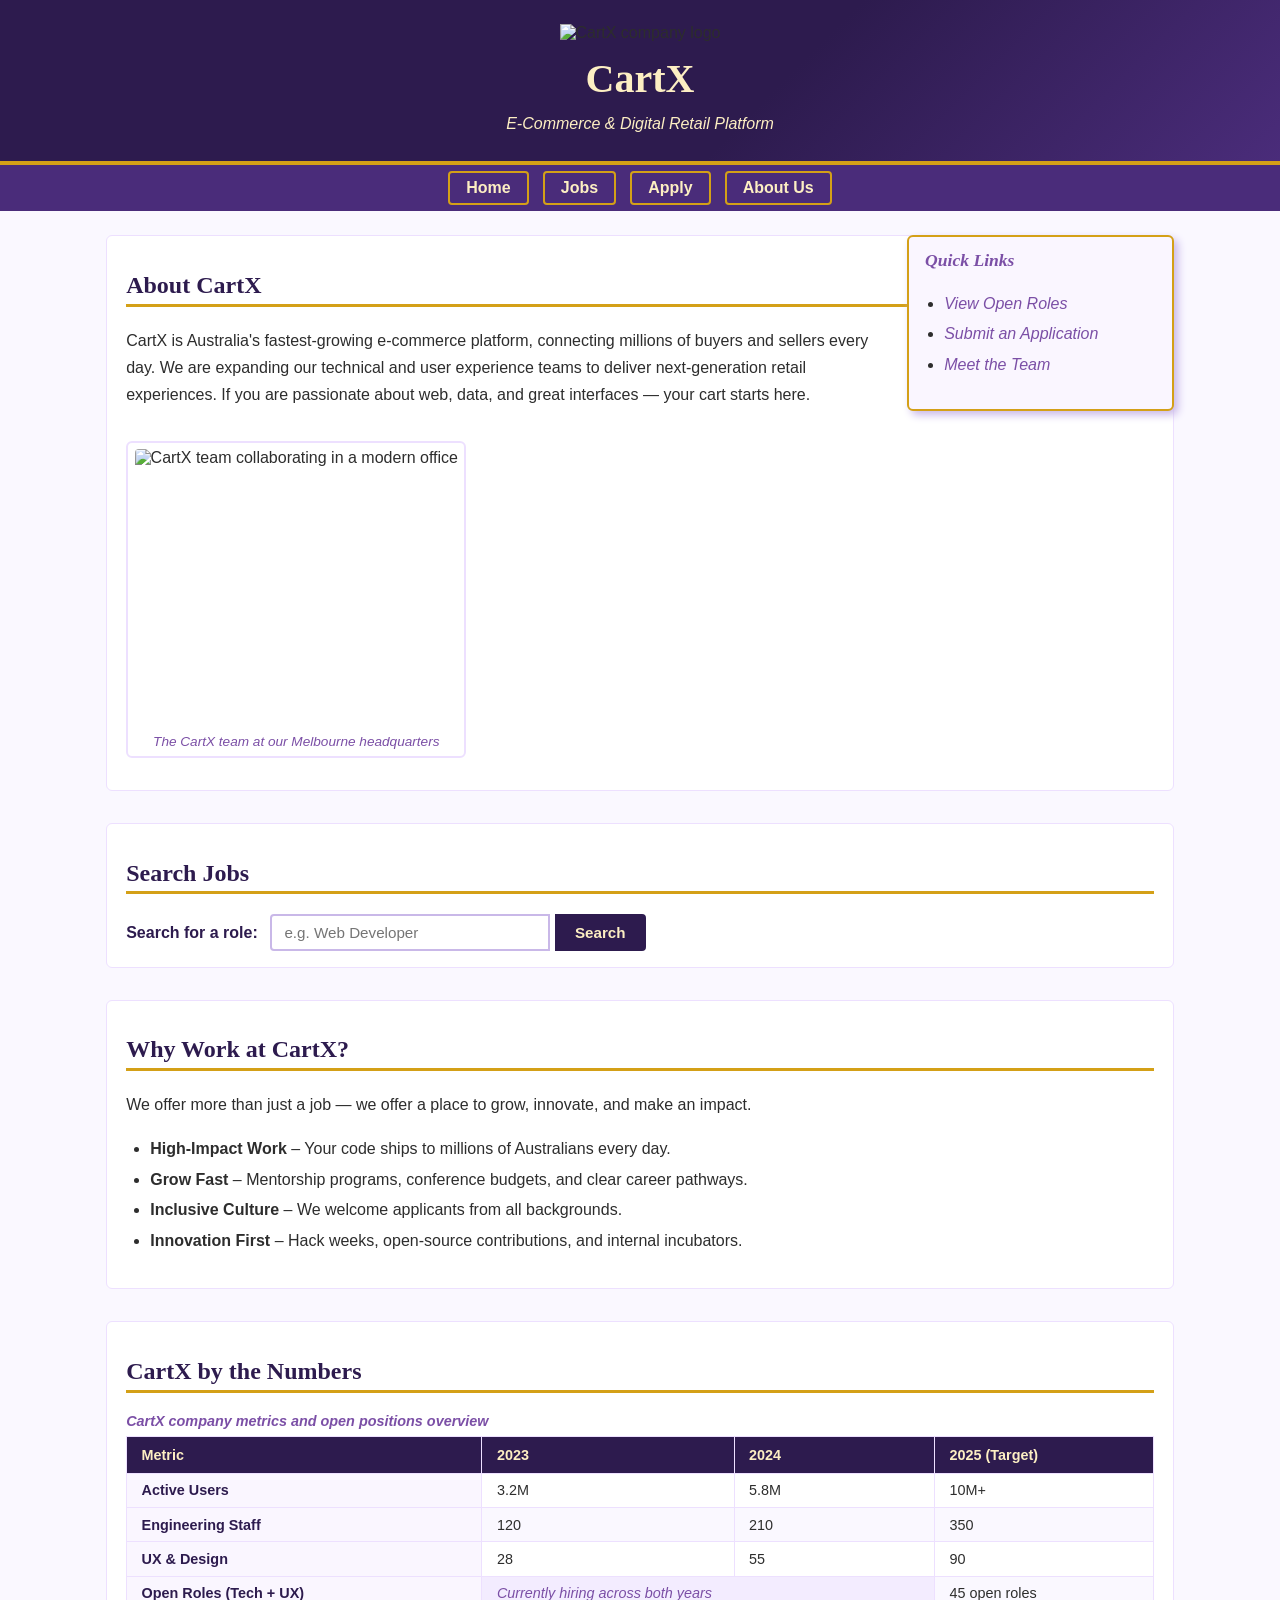
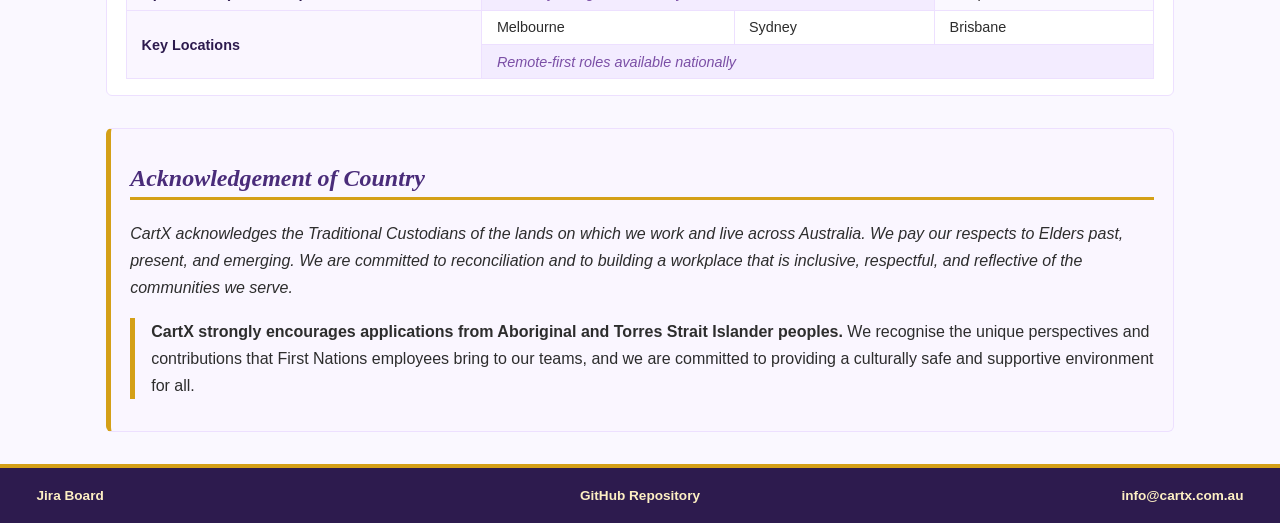
==== commit a65bc5d8: "Minor Fixes" ====
--- a/index.html
+++ b/index.html
@@ -8,11 +8,26 @@
   <meta name="author" content="CartX Group G05" />
   <title>CartX – Careers</title>
   <link href="styles.css" rel="stylesheet" />
+  <!-- Embedded CSS (page-specific styles) -->
+  <style>
+    header {
+      background-image: linear-gradient(135deg, #2d1b4e 60%, #4a2c7a 100%);
+    }
+    #about-company figure {
+      max-width: 100%;
+    }
+    #stats table {
+      font-size: 0.9em;
+    }
+    #acknowledgement {
+      font-style: italic;
+    }
+  </style>
 </head>
 <body>
 
   <header>
-    <img src="cartx_logo.png" alt="CartX company logo" />
+    <img src="images/cartx_logo.png" alt="CartX company logo" />
     <h1>CartX</h1>
     <p class="slogan">E-Commerce &amp; Digital Retail Platform</p>
   </header>
@@ -44,7 +59,7 @@
         interfaces — your cart starts here.
       </p>
       <figure>
-        <img src="cartx_hero_image.jpeg" alt="CartX team collaborating in a modern office" />
+        <img src="images/cartx_hero_image.jpeg" alt="CartX team collaborating in a modern office" />
         <figcaption>The CartX team at our Melbourne headquarters</figcaption>
       </figure>
     </section>
@@ -126,7 +141,7 @@
         committed to reconciliation and to building a workplace that is inclusive, respectful,
         and reflective of the communities we serve.
       </p>
-      <p>
+      <p style="border-left: 5px solid #d4a017; padding-left: 1em; font-style: normal;">
         <strong>CartX strongly encourages applications from Aboriginal and Torres Strait Islander peoples.</strong>
         We recognise the unique perspectives and contributions that First Nations employees bring
         to our teams, and we are committed to providing a culturally safe and supportive environment for all.
@@ -136,7 +151,7 @@
   </article>
 
   <footer>
-    <p><a href="https://your-jira-board-link.atlassian.net" target="_blank" rel="noopener noreferrer">Jira Board</a></p>
+    <p><a href="_________" target="_blank" rel="noopener noreferrer">Jira Board</a></p>
     <p><a href="https://github.com/104001159/Applied-Web-Project.git" target="_blank" rel="noopener noreferrer">GitHub Repository</a></p>
     <p><a href="mailto:info@cartx.com.au">info@cartx.com.au</a></p>
   </footer>
--- a/styles.css
+++ b/styles.css
@@ -55,8 +55,6 @@
     text-align: center;
     padding: 1.5em;
     border-bottom: 4px solid #d4a017;
-    background-image: url('images/fade.jpg');
-    background-repeat: repeat;
 }
 
 header img {
@@ -333,4 +331,42 @@
 footer a:hover {
     color: #d4a017;
     text-decoration: underline;
+}
+
+/* JOBS.HTML */
+.applyhere a:hover {
+    color: #2d1b4e;
+    text-decoration: underline;
+}
+
+.moneygraphic {
+    max-width: 1.5em;
+}
+
+.container {
+    display: flex;
+    border : 2px solid #2d1b4e;
+}
+
+.container div {
+    border-right: 1px solid #2d1b4e;
+    padding: 10px;
+}
+
+.container .end {
+    border: none;
+}
+
+#topofjobs {
+    display: flex;
+    justify-content: center;
+    border: none;
+    font-size: 2em;
+}
+/*ABOUT.HTML*/
+dl {
+    width: 25%;
+}
+.side_by_side {
+    display:flex;
 }
